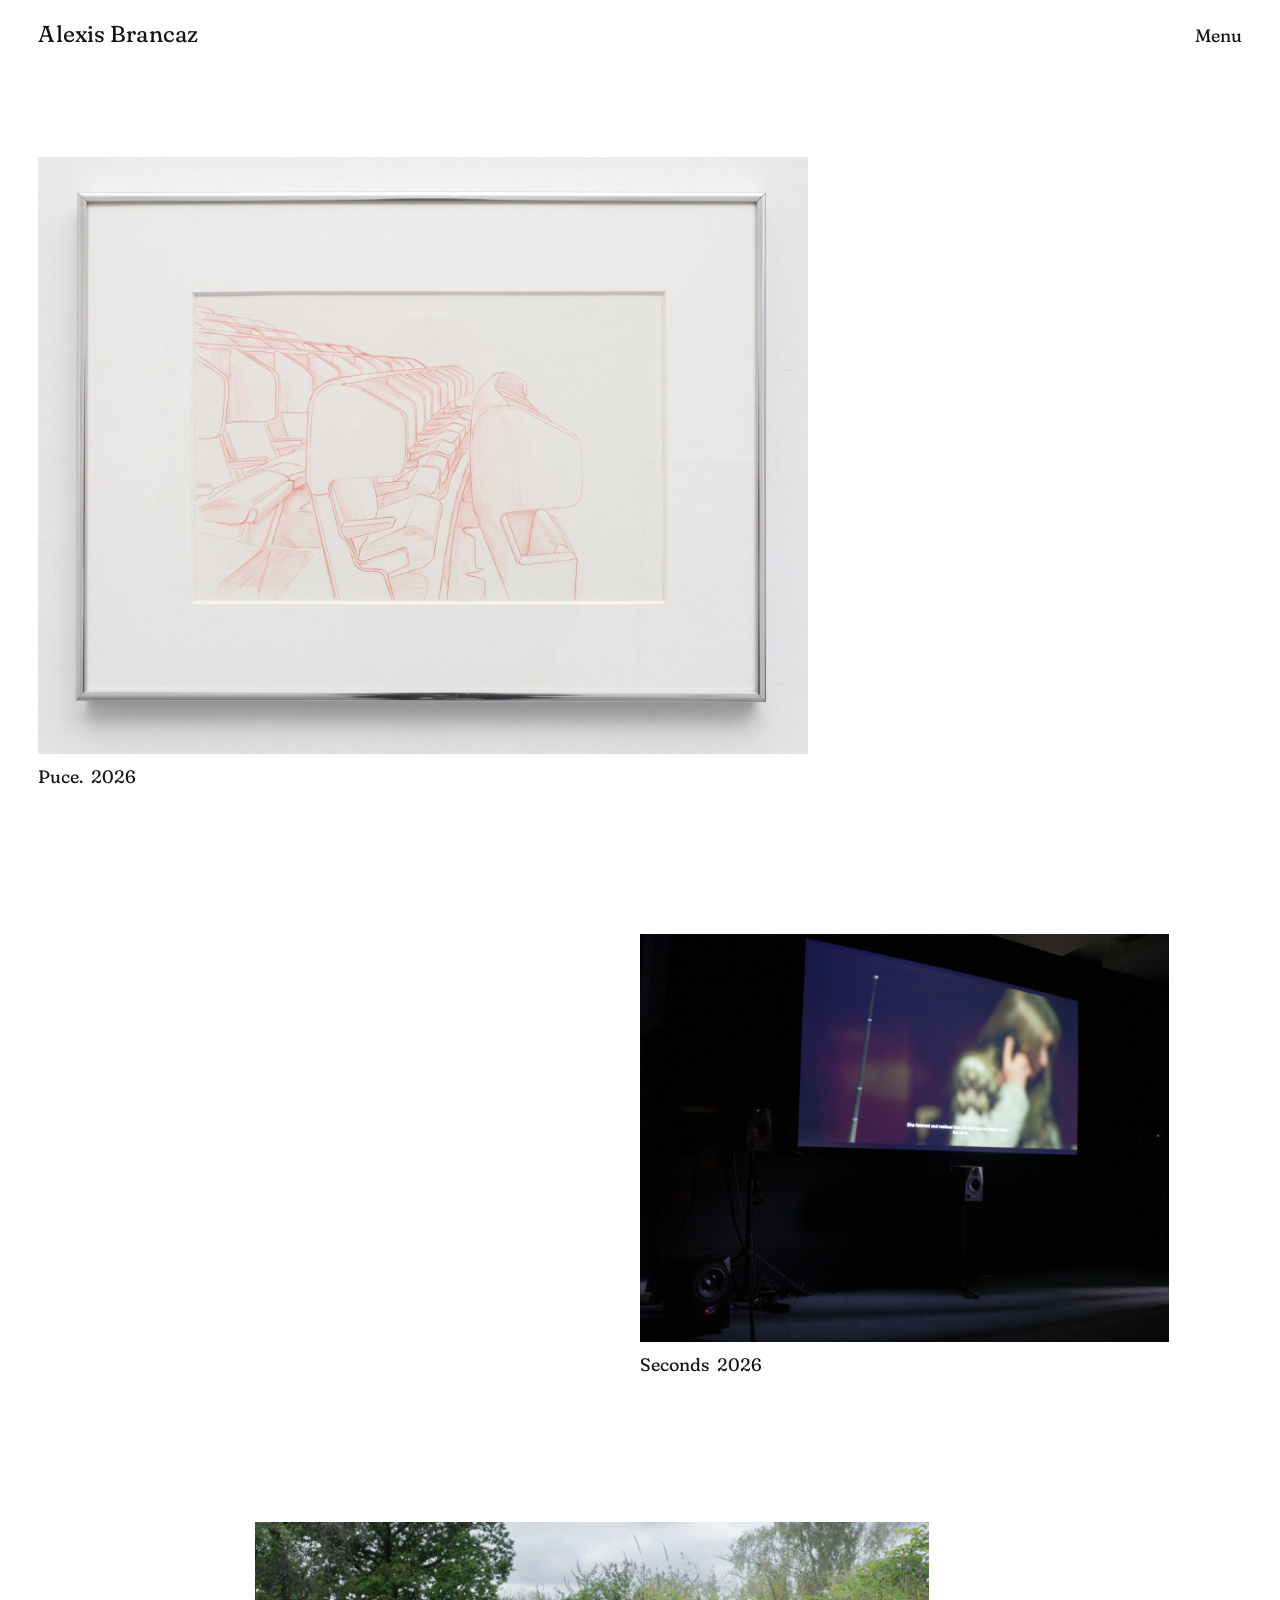
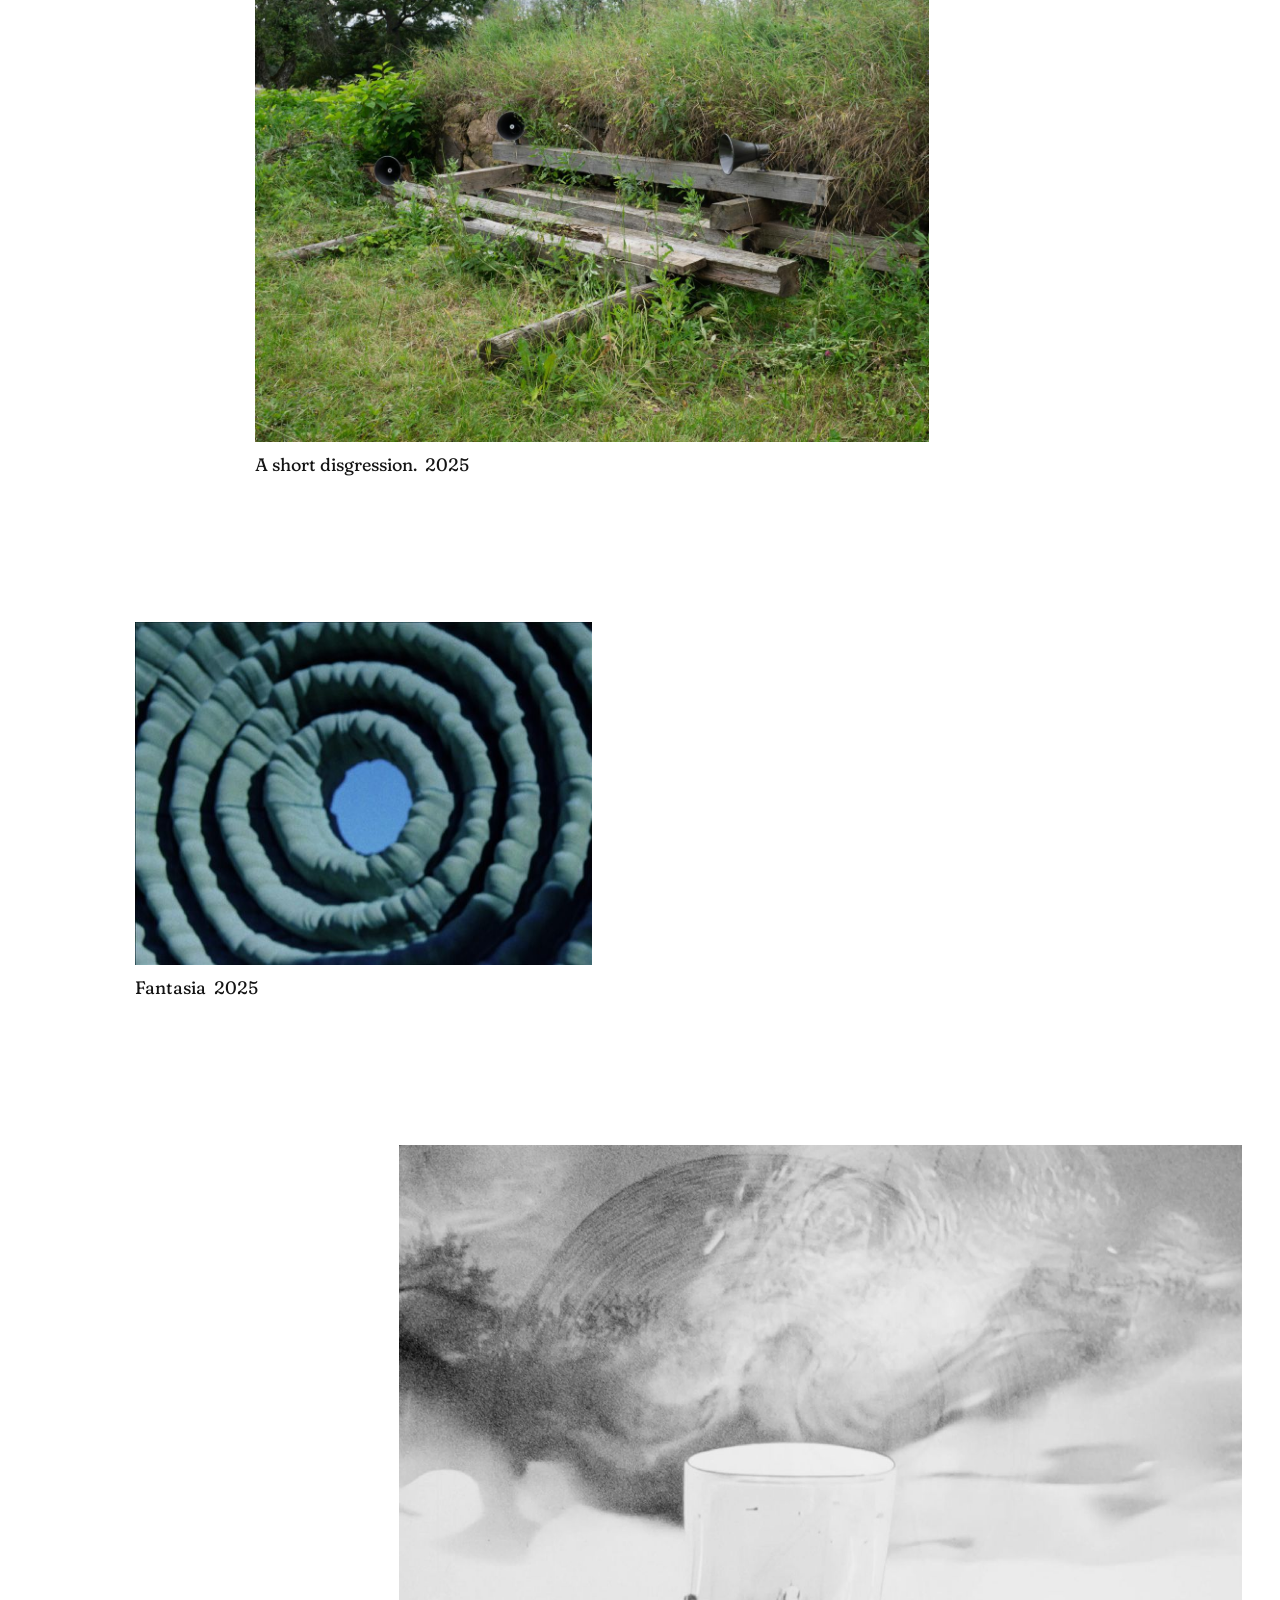
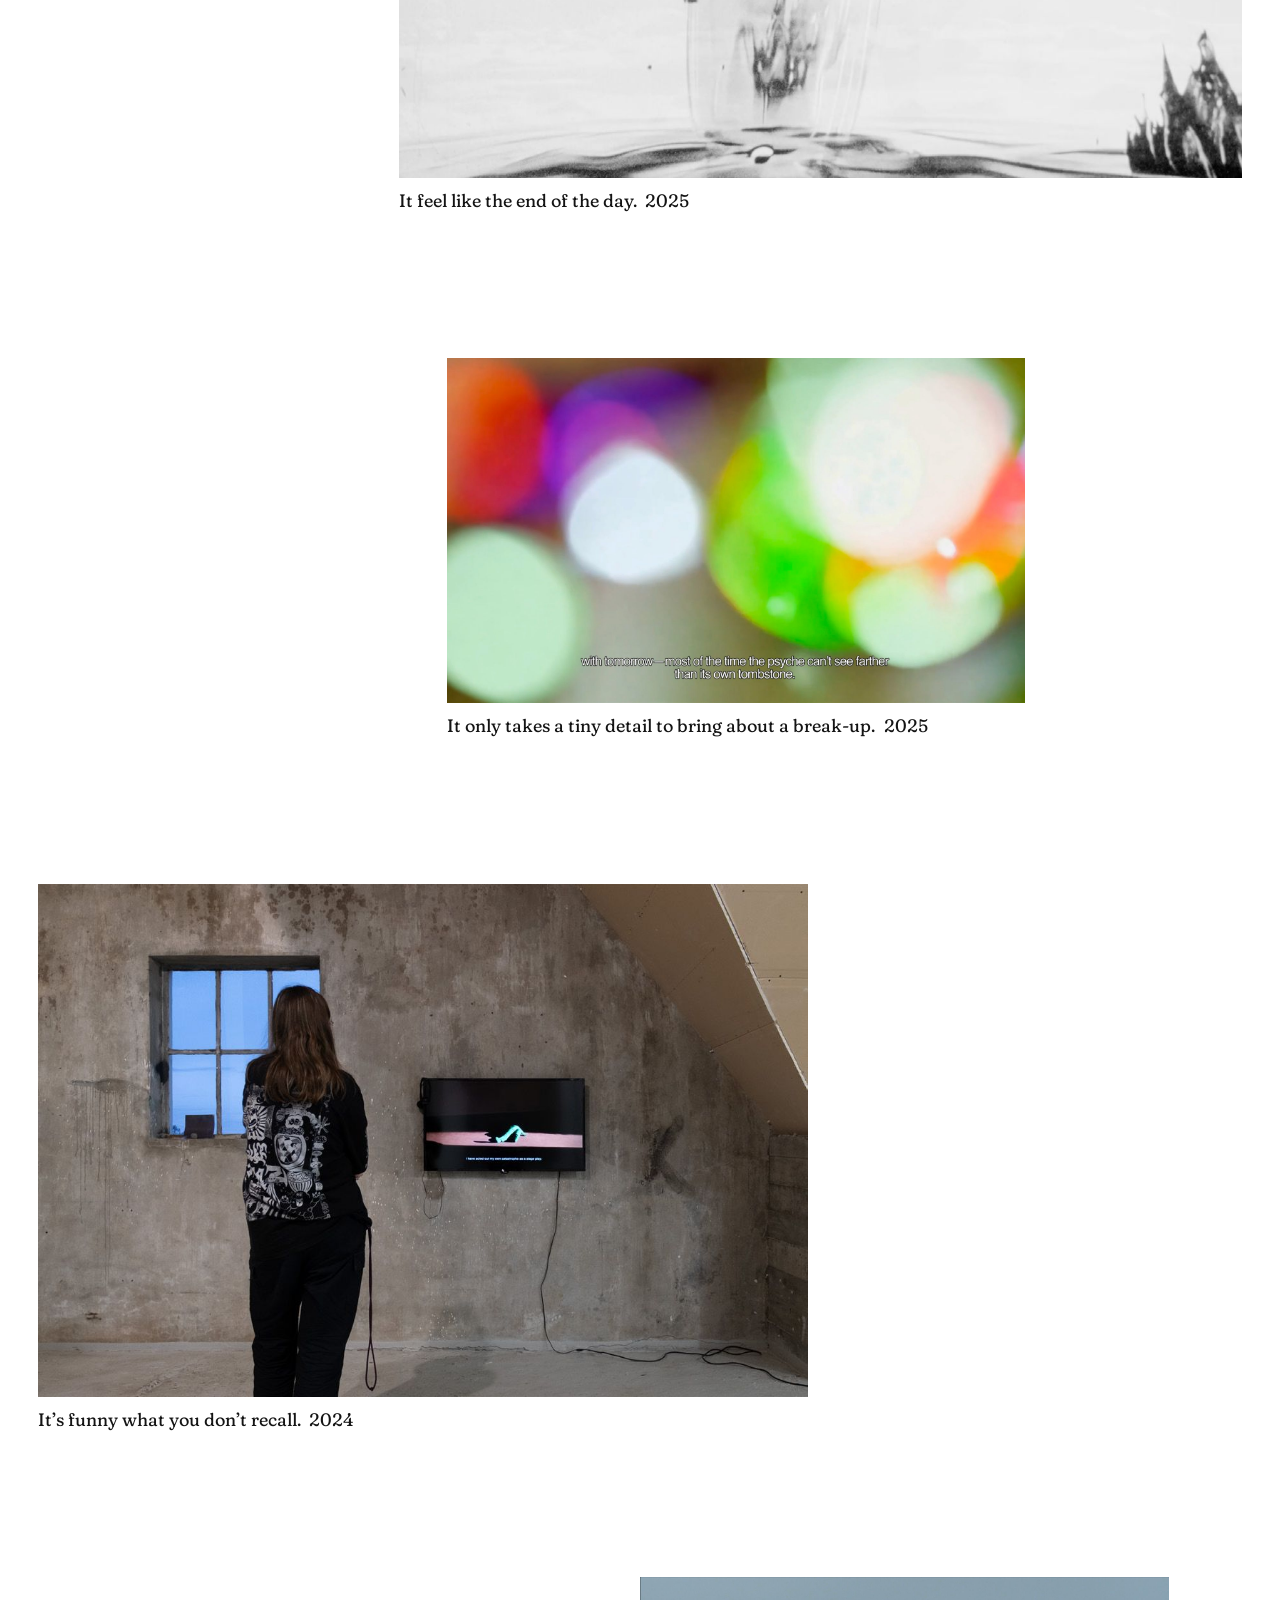
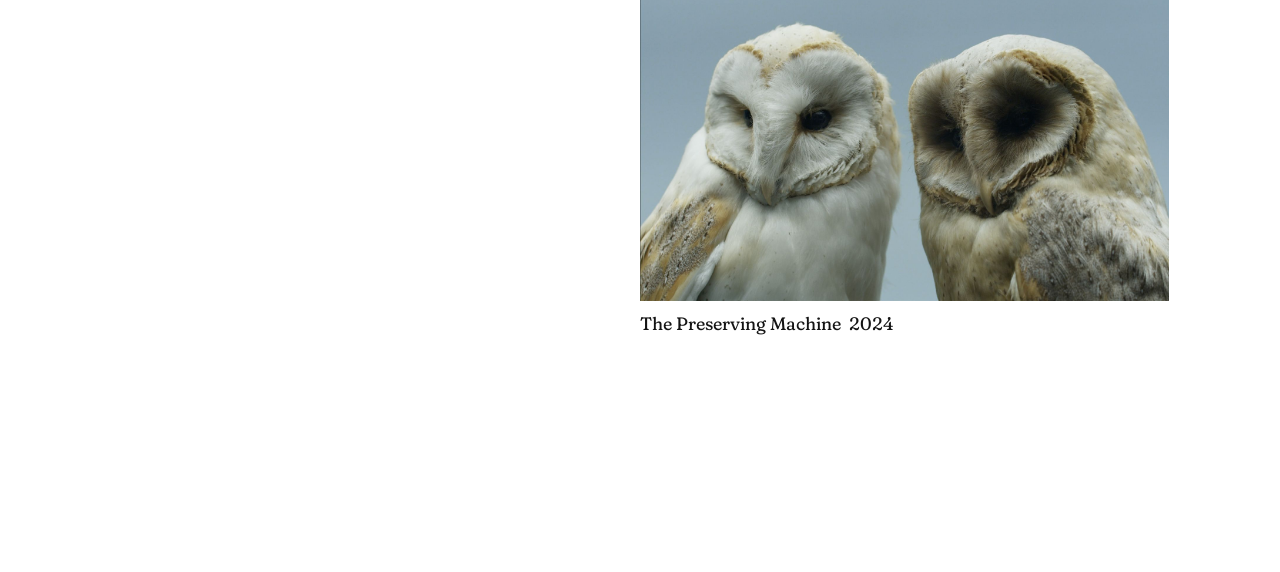
==== index.html @ 81006929 "Update portfolio: one-line work details, Read more, menu without years, CV and caption updates Co-Au" ====
<!DOCTYPE html>
<html lang="en">
<head>
<meta charset="utf-8">
<meta name="viewport" content="width=device-width, initial-scale=1">
<title>Alexis Brancaz</title>
<meta name="description" content="Alexis Brancaz, French visual artist and filmmaker based in Reykjavík, working across video installation, expanded cinema and film (digital and 16mm).">
<link rel="preconnect" href="https://fonts.googleapis.com">
<link rel="preconnect" href="https://fonts.gstatic.com" crossorigin>
<link href="https://fonts.googleapis.com/css2?family=Fraunces:ital,opsz,wght,SOFT@0,9..144,300..600,0..100;1,9..144,300..600,0..100&display=swap" rel="stylesheet">

<style>
  :root{
    --ink:#141414;
    --mute:#8a8a86;
    --rule:#e6e4df;
    --paper:#ffffff;
    --pencil:#d0473f;      /* the coloured-pencil red from the Puce drawings */
    --gutter:clamp(18px,3vw,40px);
  }
  *{box-sizing:border-box;margin:0;padding:0}
  html{-webkit-text-size-adjust:100%}
  body{
    background:var(--paper);color:var(--ink);
    font-family:"Fraunces",Georgia,serif;
    font-variation-settings:"SOFT" 100;font-optical-sizing:auto;
    font-size:18px;line-height:1.45;
    text-align:justify;text-align-last:left;
    -webkit-font-smoothing:antialiased;
  }
  a{color:inherit;text-decoration:none}
  a:hover{color:var(--pencil)}
  img{display:block;width:100%;height:auto}
  sup{font-size:.62em;vertical-align:.55em;letter-spacing:.02em}

  /* ---------- header ---------- */
  header{
    position:sticky;top:0;z-index:20;
    display:flex;justify-content:space-between;align-items:baseline;
    padding:18px var(--gutter) 14px;
    background:rgba(255,255,255,.94);
    backdrop-filter:blur(6px);-webkit-backdrop-filter:blur(6px);
  }
  .logo{font-size:23px;letter-spacing:.005em}
  .logo span{color:var(--mute)}
  .menu-btn{
    background:none;border:0;font:inherit;font-size:18px;color:inherit;cursor:pointer;
    padding:4px 0;
  }
  .menu-btn:hover{color:var(--pencil)}

  /* ---------- menu ---------- */
  .menu{
    position:fixed;inset:0;z-index:30;background:var(--paper);
    padding:18px var(--gutter) 40px;overflow:auto;
    opacity:0;visibility:hidden;transition:opacity .25s ease,visibility .25s;
  }
  .menu.open{opacity:1;visibility:visible}
  .menu-top{display:flex;justify-content:space-between;align-items:baseline;margin-bottom:9vh}
  .menu ol{list-style:none;columns:1}
  .menu li{font-size:clamp(26px,4.2vw,46px);line-height:1.18}
  .menu li a{display:inline-block}
  .menu li .sl{color:var(--mute);margin-right:.06em}
  .menu .util{margin-top:5vh;display:flex;gap:1.6em;font-size:clamp(22px,3vw,30px)}
  .menu .util a{color:var(--ink)}
  .menu .util a:hover{color:var(--pencil)}
  .menu a.current{color:var(--pencil)}

  /* ---------- index ---------- */
  .intro{
    padding:10vh var(--gutter) 12vh;max-width:760px;
    font-size:clamp(20px,2.1vw,25px);line-height:1.32;
  }
  .intro em{font-style:italic}
  .works{padding:10vh var(--gutter) 10vh}
  .entry{display:block;margin:0 0 16vh}
  /* the hang: entries drift across the page */
  .w-a{width:min(64%,980px);margin-left:0}
  .w-b{width:min(44%,640px);margin-left:auto;margin-right:6%}
  .w-c{width:min(56%,860px);margin-left:18%}
  .w-d{width:min(38%,560px);margin-left:8%}
  .w-e{width:min(70%,1080px);margin-left:auto}
  .w-f{width:min(48%,720px);margin-left:34%}
  .entry figure{position:relative}
  .entry img{background:#f3f2ef}
  .entry .cap{
    display:flex;gap:.45em;align-items:baseline;margin-top:10px;font-size:18px;
  }
  .entry .cap .t{transition:color .2s}
  .entry .cap .y{color:var(--ink)}
  .entry:hover .cap .t{color:var(--pencil)}

  /* ---------- project ---------- */
  .project{padding:6vh var(--gutter) 6vh}
  .p-head{display:flex;flex-wrap:wrap;align-items:baseline;gap:.4em 1em;margin-bottom:4vh}
  .p-head h1{font-weight:400;font-size:clamp(34px,5.4vw,72px);line-height:1.02;letter-spacing:-.01em}
  .p-head .yr{font-size:clamp(20px,2.4vw,30px);color:var(--ink)}
  .hero{margin-bottom:6vh;cursor:zoom-in}
  .hero img{max-height:86vh;width:auto;max-width:100%}
  .p-body{display:grid;grid-template-columns:minmax(220px,1fr) 2.2fr;gap:var(--gutter);align-items:start}
  .meta{position:sticky;top:78px;font-size:16px;line-height:1.45}
  .meta dl{display:grid;gap:12px}
  .meta dt{color:var(--mute);font-size:14px;letter-spacing:.04em;text-transform:lowercase}
  .meta dd ol{list-style:none;display:grid;gap:6px}
  .meta .line{color:var(--ink);text-align:left}
  .text.clamped{max-height:9em;overflow:hidden;
    -webkit-mask-image:linear-gradient(to bottom,#000 45%,transparent);mask-image:linear-gradient(to bottom,#000 45%,transparent)}
  .more-btn{display:inline-block;margin-top:10px;background:none;border:0;padding:0 0 1px;font:inherit;font-size:17px;color:var(--ink);border-bottom:1px solid currentColor;cursor:pointer}
  .more-btn:hover{color:var(--pencil)}
  .meta .watch{display:inline-block;margin-top:18px;border-bottom:1px solid currentColor;padding-bottom:1px}
  .text{max-width:640px;font-size:clamp(18px,1.45vw,20px);line-height:1.5}
  .text p+p{margin-top:1em}
  .text blockquote{font-style:italic;margin:0 0 1em}
  .gallery{margin-top:7vh;display:grid;gap:12px}
  .gallery figure{cursor:zoom-in}
  .g1{grid-template-columns:1fr}
  .g2{grid-template-columns:1fr 1fr}
  .g3{grid-template-columns:1fr 1fr 1fr}
  .gallery figcaption{font-size:14px;color:var(--mute);margin-top:6px}
  .pn{
    display:flex;justify-content:space-between;gap:2em;margin-top:14vh;font-size:18px;
  }
  .pn a .sl{color:var(--mute)}
  .pn .lab{display:block;font-size:13px;color:var(--mute);letter-spacing:.05em;text-transform:lowercase}
  .pn .nx{text-align:right;margin-left:auto}

  /* ---------- cv / contact ---------- */
  .page{padding:8vh var(--gutter) 8vh;display:grid;grid-template-columns:minmax(200px,1fr) 2.2fr;gap:var(--gutter)}
  .page h1{font-weight:400;font-size:clamp(34px,5.4vw,72px);line-height:1}
  .page .lede{font-size:clamp(20px,2vw,24px);line-height:1.36;max-width:720px;margin-bottom:8vh}
  .cv-head{margin-bottom:7vh;font-size:20px;line-height:1.4}
  .cv section{margin-bottom:6vh}
  .cv h2{font-weight:400;font-size:14px;letter-spacing:.06em;text-transform:lowercase;color:var(--mute);margin-bottom:12px}
  .cv ul{list-style:none;display:grid;gap:8px;max-width:820px}
  .cv li{display:grid;grid-template-columns:6.4em 1fr;gap:1em}
  .cv li .d{color:var(--mute)}
  .cv li i{font-style:italic}
  .contact-list{display:grid;gap:4vh;font-size:clamp(22px,2.6vw,32px);line-height:1.2}
  .contact-list small{display:block;font-size:14px;letter-spacing:.06em;text-transform:lowercase;color:var(--mute);margin-bottom:6px}
  .copy-btn{font:inherit;font-size:15px;background:none;border:1px solid var(--rule);padding:3px 10px;margin-left:.6em;cursor:pointer;color:var(--mute);vertical-align:middle}
  .copy-btn:hover{color:var(--pencil);border-color:var(--pencil)}

  footer{
    padding:20px var(--gutter) 26px;display:flex;justify-content:space-between;gap:1em;flex-wrap:wrap;
    font-size:15px;color:var(--mute);
  }

  /* ---------- lightbox ---------- */
  .lb{position:fixed;inset:0;z-index:50;background:#fff;display:none;align-items:center;justify-content:center;padding:56px 70px}
  .lb.open{display:flex}
  .lb img{max-width:100%;max-height:100%;width:auto;height:auto;object-fit:contain}
  .lb button{position:absolute;background:none;border:0;font:inherit;font-size:18px;cursor:pointer;color:var(--ink);padding:10px}
  .lb button:hover{color:var(--pencil)}
  .lb .x{top:12px;right:var(--gutter)}
  .lb .pv{left:12px;top:50%;transform:translateY(-50%)}
  .lb .nv{right:12px;top:50%;transform:translateY(-50%)}
  .lb .ct{position:absolute;bottom:16px;left:0;right:0;text-align:center;font-size:14px;color:var(--mute)}

  .view{animation:fade .45s ease both}
  @keyframes fade{from{opacity:0}to{opacity:1}}

  @media (max-width:820px){
    body{font-size:17px}
    .w-a,.w-b,.w-c,.w-d,.w-e,.w-f{width:100%;margin-left:0;margin-right:0}
    .w-b,.w-d{width:78%}
    .w-b{margin-left:auto}
    .entry{margin-bottom:11vh}
    .p-body,.page{grid-template-columns:1fr}
    .meta{position:static}
    .g3{grid-template-columns:1fr 1fr}
    .lb{padding:50px 12px}
    .lb .pv,.lb .nv{top:auto;bottom:6px;transform:none}
  }
  @media (prefers-reduced-motion:reduce){.view{animation:none}.menu{transition:none}}
</style>
</head>
<body>

<header>
  <a class="logo" href="#">Alexis Brancaz</a>
  <button class="menu-btn" id="openMenu" aria-expanded="false" aria-controls="menu">Menu</button>
</header>

<nav class="menu" id="menu" aria-label="Works">
  <div class="menu-top">
    <a class="logo" href="#">Alexis Brancaz</a>
    <button class="menu-btn" id="closeMenu">Close</button>
  </div>
  <ol id="menuList"></ol>
  <div class="util"><a href="#images">images</a><a href="#cv">cv</a><a href="#contact">contact</a></div>
</nav>

<main id="app"></main>


<div class="lb" id="lb" role="dialog" aria-modal="true" aria-label="Image viewer">
  <button class="x" id="lbX">Close</button>
  <button class="pv" id="lbP" aria-label="Previous image">←</button>
  <img id="lbImg" alt="">
  <button class="nv" id="lbN" aria-label="Next image">→</button>
  <div class="ct" id="lbC"></div>
</div>

<script>
/* ============ CONTENT ============ */
const WORKS = [
  {
    id:"puce", title:"Puce.", year:2026, kind:"Solo exhibition, drawings",
    cover:"puce-2", w:"w-a",
    line:"Three drawings, coloured pencil on paper, aluminium frames.",
    text:[],
    hero:"puce-2",
    galleries:[ {cols:2, imgs:["puce-1","puce-3"], caps:["<i>Manufacture, Variations 2</i>, coloured pencil on paper, aluminium frame, 50 × 71 cm.","<i>Manufacture, Variations 1</i>, coloured pencil on paper, aluminium frame, 51 × 72 cm."]} ],
    heroCap:"<i>Stage 1</i>, coloured pencil on paper, aluminium frame, 37 × 52 cm. View from the show <i>Puce.</i>, Á milli, Reykjavík, 2026."
  },
  {
    id:"seconds", title:"Seconds", year:2026, kind:"Film, 13′42″",
    cover:"seconds-1", w:"w-b",
    line:"4K film, colour, sound, 13′42″.",
    link:{href:"https://vimeo.com/1236850468", label:"Watch the video"},
    text:[
      "Inspired by Don DeLillo’s novel <i>Zero K</i>, which imagines a remote facility devoted to cryonics (the science of freezing the newly dead against the day when cures exist for whatever brought about their end), <i>Seconds</i> (2026) is narrated by an unnamed third voice. It tells of the passing of Kristin, who has joined a compound in which patients suspend their biological time in cryonic preservation capsules: a process that restores and maintains their physical forms but seemingly erodes their consciousness. Meanwhile, the visuals are reminiscent of a day from the past.",
      "The plot engages and subverts Teilhard de Chardin’s idea of an evolution ‘ever upward toward greater consciousness and greater love’, culminating in the Omega Point, a transcendent union ‘with all those who, from every direction, have made the same ascent. For everything that rises must converge.’ Unable, by the same token, to embrace this ostensibly scientific version of religion’s perennial vision, the narrator refuses to countenance the dream and characterises it, from the outset, in bitterly sceptical terms. Viewing cryonics as dubious science, the film depicts it as a kind of ultimate bait-and-switch: a pod that turns out to be just a coffin after all. Will one’s ‘second life’ commence in the cryonic pod, or when one thaws out?",
      "<i>Seconds</i> undercuts the cryonic premise, characterised as science awash in irrepressible fantasy, and anatomises the yearning of the twenty-first century: the desire for immortality that cloaks a death wish like a tampon in a banana peel.",
      "Overall, <i>Seconds</i> reflects on the idea of artificially extended life and attempts to imagine a shifted relationship to mortality, to the experience and temporality of ‘life’. It responds to the real and imminent possibility that life, under contemporary technological conditions, need no longer be bounded by death, but might extend indefinitely, in ways currently difficult to imagine."
    ],
    hero:"seconds-1",
    heroCap:"View from the graduation exhibition, MA, HFBK Hamburg, 2026.",
    galleries:[ {cols:2, imgs:["seconds-2","seconds-3","seconds-4","seconds-5","seconds-6","seconds-7","seconds-8","seconds-9"], label:"Stills"} ]
  },
  {
    id:"a-short-disgression", title:"A short disgression.", year:2025, kind:"Sound installation",
    cover:"digression-1", w:"w-c",
    line:"Sound installation, wood, horn speakers, 30 min, 4 × 2 × 1 m.",
    text:[
      "<i>A short disgression</i> (2025) is a sound installation that imagines an inner monologue: self-generated, possibly nonstop, spoken in a single low tone by a third-person voice. “Everything we do is an appearance,” the voice states. “It’s all layers. You put on, you take off.” <i>Disgression</i> is littered with unfulfilled wants: denied conclusions, thwarted desires, unresolved mysteries, gnomic statements. It plays with the sense of things and their definitions, such as ‘define, irrational: not based on reason or clear thinking.’",
      "We are always more confident in our reasoning than we should be. Overconfidence, expert and general alike, is one of our most common illusions. Consider ideology: a necessary tool for sorting the massive influx of information. Could ideology itself be a cognitive illusion, a necessary fiction? Yes. We must create and employ an ideology to function, and we do that work through thinking prone to systemic (even factual) errors."
    ],
    hero:"digression-1",
    heroCap:"View from the group exhibition <i>I will show you a toad tonight.</i>, Savvala, Latvia, 2025.",
    galleries:[ {cols:2, imgs:["digression-2","digression-3"]} ]
  },
  {
    id:"fantasia", title:"Fantasia", year:2025, kind:"16mm film, 7′",
    cover:"fantasia-10", w:"w-d",
    line:"16mm film, colour, sound, 7′.",
    text:[
      "<blockquote>“It is one of the peculiarities of the imagination that it is always at the end of an era.” (Wallace Stevens)</blockquote>",
      "Describing “experienced time” as three-dimensional snapshots, Julian Barbour notes that a movie could easily be assembled from their linear configuration, because evidence for time’s duration is held in their particulars; many contain memories of other snapshots. The brain in any instant contains several stills of a movie, corresponding to different positions of objects we think we see moving, and it is this collection of stills, all present in one Now, that stands in psychophysical parallel with the motion we actually see. Time’s arrow does not connect a line of instants; it exists simultaneously in each Now, and material things are simply parts of Nows, our memories pictures of other Nows within this Now, like snapshots in an album. Each Now is a world unto itself, yet these richly structured Nows “know” about one another because they literally contain one another in essential respects.",
      "In the desert, one never knows what day it is: if a minute has passed, or an hour. Uncertainty reigns; stillness reigns. <i>Fantasia</i> is about memory seen through geology and cosmology, and the way the past is constantly with us, shaped above all by the desert’s spacetime suspension. What Barbour calls “special Nows,” or “time capsules” (fixed patterns that create the appearance of motion, change, or history) allow us to see perfect stillness as the reality behind the turbulence we experience. All geological formations, rock strata in particular, constitute a record of deep, epochal time and are time capsules par excellence. The human body and brain can also be considered time capsules, and in this quantum understanding of temporality, the phenomenon of the specious present, as well as the actual seeing of motion, is embedded in the structure of such individual Nows.",
      "In <i>Fantasia</i> the rocks are the starting point of the human, and the end."
    ],
    hero:"fantasia-8",
    heroCap:"Still.",
    galleries:[ {cols:3, imgs:["fantasia-1","fantasia-10","fantasia-2","fantasia-3","fantasia-4","fantasia-5","fantasia-6","fantasia-7","fantasia-9"], label:"Stills"} ]
  },
  {
    id:"end-of-the-day", title:"It feel like the end of the day.", year:2025, kind:"Expanded cinema, 16mm loop",
    cover:"end-of-day-1", w:"w-e",
    line:"16mm loop installation, projector, looper, speakers, screen, 5′.",
    link:{href:"https://vimeo.com/1064017821", label:"Watch the video"},
    text:[
      "Movement in cinema, whether analog or digital, is created by the interplay of stillness and transition: a series of static frames that, when projected in sequence, come alive with motion. <i>It feel like the end of the day.</i> explores this process as a prism through which we can examine our world, one defined by perpetual change and fleeting spectacle. The film takes this idea and pushes it further, blending the abstraction of AI-generated animation with the material imperfection of 16mm film."
    ],
    hero:"end-of-day-1",
    heroCap:"Still.",
    galleries:[ {cols:2, imgs:["end-of-day-3","end-of-day-2"], caps:["View from the Annual Exhibition 2025, HFBK.",""]} ]
  },
  {
    id:"a-tiny-detail", title:"It only takes a tiny detail to bring about a break-up.", year:2025, kind:"Video, 3′55″",
    cover:"tiny-detail-1", w:"w-f",
    line:"Video, colour, sound, 3′55″.",
    link:{href:"https://youtu.be/7th_0BCnsgY", label:"Watch the video"},
    text:[
      "<i>It only takes a tiny detail to bring about a break-up.</i> is a work about the slow catastrophe of consciousness: the grinding, Sunday-heavy weight of existing in a species that has already outlived its own purpose. Assembled from fragments of DeLillo, Baudrillard and Ballard, the narration does not so much speak as accumulate: a voice depositing sediment, looping back, trailing off, always arriving at the same impassable threshold.",
      "Where the earlier work in the series circled memory and image, this one descends further, into entropy, into ennui as biological condition, into the suspicion that evolution has already crested and we are simply coasting the long slope down. The text does not mourn this. It observes it, with the flat affect of something that has been running for a thousand million years and is beginning, quietly, to want to stop.",
      "The work is concerned with waiting as structure: the waiting inside events, the waiting after them, the way time pools and stagnates rather than passes. Sleep as pseudodeath. History on automatic pilot, disembodied, circling. What holds the work together is precisely what it describes: a thread, a detail, the infinitesimal crack through which everything eventually disappears."
    ],
    hero:"tiny-detail-1",
    heroCap:"Still.",
    galleries:[ {cols:3, imgs:["tiny-detail-2","tiny-detail-3","tiny-detail-4"], label:"View from <i>Anamnesis</i>, duo exhibition with Eetu Vekki, Gallery 21, Hamburg, 2025."} ]
  },
  {
    id:"funny-what-you-dont-recall", title:"It’s funny what you don’t recall.", year:2024, kind:"Video, 3′55″",
    cover:"funny-recall-1", w:"w-a",
    line:"Video, colour, sound, 3′55″.",
    link:{href:"https://youtu.be/yzV0nPuT5Ho", label:"Watch the video"},
    text:[
      "<i>It’s Funny What You Don’t Recall</i> is a meditation on the failure of memory in an era of total image saturation. Drawing on Baudrillardian frameworks of simulation and the immanence of desire in the image, the work stages a kind of ghost in the machine, narrated by a consciousness that is no longer entirely its own, circling the impossibility of lived experience in a world that has already been replaced by its representation.",
      "The work operates as both confession and inventory: a voice that compiles, memorises and archives in a desperate loop against death and disappearance, only to find that the act of recording accelerates the very forgetting it resists. What emerges is not nostalgia but something stranger: a nostalgia for the future, for a present that dissolved before it could be inhabited.",
      "Made using AI-generated visuals, the piece folds its own methodology into its argument. The images are not illustrations of a text; they are evidence of the condition the text describes: hyperreal, weightless, convincing, and somehow already gone. The result is a work that performs its own catastrophe rather than representing it: an open parenthesis, a feedback loop, an ending that has been running since the beginning.",
      "<i>It’s Funny What You Don’t Recall</i> is the inaugural work in an ongoing series examining what it means to narrate a present moving too fast to hold."
    ],
    hero:"funny-recall-1",
    heroCap:"View from the open space, SÍM Barn exhibition hall, Korpúlfsstaðir, 2024.",
    galleries:[ {cols:2, imgs:["funny-recall-2","funny-recall-3"], caps:["View from <i>Fragile Passivity</i>, ICAT, 2025.","Still."]} ]
  },
  {
    id:"the-preserving-machine", title:"The Preserving Machine", year:2024, kind:"Two-channel video installation, 11′",
    cover:"preserving-machine-1", w:"w-b",
    line:"Two-channel video installation, colour, sound, 11′.",
    link:{href:"https://youtu.be/yJDNX3Xpijg", label:"Watch the video"},
    text:[
      "<i>The Preserving Machine</i> takes its title from Philip K. Dick’s 1953 short story, in which an inventor builds a device that converts musical compositions into living animals, only for those creatures, once released into the wild, to mutate beyond recognition. Departing from Dick’s premise, the work meditates on forms of suspended and simulated life: artificial intelligence, cryogenically frozen bodies, counterfeit ecologies, and the strange afterlives of preserved things.",
      "Through a montage of footage and voice-over, the viewer is led through a darkened gallery of cabinets, specimens and obsolete machinery: a kind of museum of failed permanence. Cast-off skins shimmer under spotlights, ancient mirrors no longer reflect, and half-living bodies stand idle, their workings fused by rust. Plaster wings encrusted with garnets recall Dick’s mutated birds; a fluid colossus secreting crimson foam echoes the alien ocean of Lem’s <i>Solaris</i>. Time loops, slows, and finally stalls. The viewer drifts between archaeology and prophecy, between the organic and the engineered, until their own body, by the end, is described as that of a ghost.",
      "Conceived as a two-channel video installation, the work has also been presented in a single-channel version at film festivals. It speaks to a hybrid threshold in contemporary life, a moment caught between the natural and the artificial, no longer quite either, where preservation itself has become a haunted gesture."
    ],
    hero:"preserving-machine-1",
    heroCap:"Still.",
    galleries:[ {cols:3, imgs:["preserving-machine-2","preserving-machine-4","preserving-machine-3"], caps:["View from the Annual Exhibition 2024, HFBK.","View from HFBK.","View from <i>compose–decompose</i>, EKA Gallery, 2025."]} ]
  }
];

const CV = {
  sections:[
    ["education",[
      ["2026","(September) Mountain School of Arts (MSA^), Los Angeles, US"],
      ["2023–2026","MFA Time-Based Media, class of Angela Bulloch, HFBK Hamburg, DE"],
      ["2021–2022","Iceland University of the Arts, Reykjavík, IS"],
      ["2020","Erasmus exchange, Iceland University of the Arts, Reykjavík, IS"],
      ["2018–2021","BFA In Situ, Royal Academy of Fine Arts, Antwerp, BE"],
      ["2017–2018","Preparatory year, Les Arcades, Issy-les-Moulineaux, FR"]
    ]],
    ["awards and grants",[
      ["2025","Master’s graduation grant (Examensförderung)"],
      ["2024","Project grant, Freundeskreis der HFBK"]
    ]],
    ["workshops and residencies",[
      ["2028","(upcoming) May–June, Skaftfell Art Center, IS"],
      ["2025","March, CPH:DOX Academy+, Art Hybrid II, DK"],
      ["2024","September, SÍM Residency, IS"],
      ["","March, CPH:DOX Academy+, led by Tinne Zenner, DK"],
      ["2023","August, Savvala Residency, LV"],
      ["2022","July, DAMA_Future workshop, Narva Art Residency, EE"],
      ["","April, KUNO_Ghosthology VI workshop, Vilnius Academy of Arts, LT"]
    ]],
    ["solo exhibition",[
      ["2026","August, <i>PUCE</i>, Á milli, Reykjavík, IS"]
    ]],
    ["selected group exhibitions",[
      ["2027","(upcoming) September, Sender, duo exhibition with Julia Koch, Hamburg, DE"],
      ["2026","(upcoming) December, <i>Death</i>, Galerie Gruppe Motto, Hamburg, DE"],
      ["2025","October, <i>Becoming: Composing vs. Decomposing</i>, EKA Gallery, Tallinn, EE"],
      ["","September–December, Savvala, 6th season, LV"],
      ["","April, <i>Anamnesis</i>, duo exhibition with Eetu Vekki, Galerie 21, Vorwerk-Stift, Hamburg, DE"],
      ["","February, HFBK Rundgang, Hamburg, DE"],
      ["","February, <i>Fragile Uncertainty</i>, curated by Nadja Quante, ICAT 01-HFBK, Hamburg, DE"],
      ["2024","October, <i>The Elephant In The Room, In The Room The Elephant.</i>, ICAT HFBK, Hamburg, DE"],
      ["","SÍM, Korpúlfsstaðir, Reykjavík, IS"],
      ["","HFBK Rundgang, Hamburg, DE"],
      ["","<i>Passage</i>, Deichtorhallen – Sammlung Falckenberg, Hamburg, DE"],
      ["2022","<i>Aðgát skal höfð / Tread Carefully</i>, Einar Jónsson Sculpture Museum, Reykjavík, IS"],
      ["","<i>The Water Beneath</i>, The Factory, Djúpavík, IS"],
      ["","<i>The Now The End</i>, curated by COUNCIL+, Gallery Garden AEDEN, Berlin, DE"],
      ["2021","Kunst op de Campus, Drie Eiken Campus, University of Antwerp, BE"],
      ["","<i>Come Closer</i>, h-<span></span>-s gallery, Antwerp, BE"],
      ["","<i>Oh my sun, I forgot to recharge myself as I was charging my phone</i>, h-<span></span>-s gallery, Antwerp, BE"],
      ["","Hallen #2, Berlin, DE"],
      ["","<i>Concrete/Steypa</i>, Hjalteyri, IS"],
      ["2020","Second-year exhibition, Korpúlfsstaðir, Reykjavík, IS"],
      ["2019","<i>The Behaviour of the Cloud</i>, curated by Nicolás Lamas, Wintergarden, Antwerp, BE"],
      ["","Kunst op de Campus, Drie Eiken Campus, University of Antwerp, BE"],
      ["","Northern Light Parade, Antwerp, BE"]
    ]],
    ["screenings",[
      ["2024","<i>It’s Funny What You Don’t Recall.</i>, Artefact AI Film Festival, with MK2"],
      ["","<i>The Preserving Machine</i>, Fol Film Festival, Paris, FR"],
      ["","<i>The Preserving Machine</i>, Video Club Festival, Echoes of Decay, Amsterdam, NL"]
    ]]
  ]
};

const EMAIL = "brancazalexis@gmail.com";

/* ============ HELPERS ============ */
const SUP = {"0":"⁰","1":"¹","2":"²","3":"³","4":"⁴","5":"⁵","6":"⁶","7":"⁷","8":"⁸","9":"⁹"};
const sup = y => String(y);
const src = k => `img/${k}.jpg`;
const strip = s => s.replace(/<[^>]+>/g,"");
const app = document.getElementById("app");
let lbList = [], lbIdx = 0;

function fig(k, cap, alt, eager){
  return `<figure data-lb="${k}"><img src="${src(k)}" alt="${strip(alt||cap||"")}" ${eager?'fetchpriority="high"':'loading="lazy"'} decoding="async">${cap?`<figcaption>${cap}</figcaption>`:""}</figure>`;
}

/* ============ VIEWS ============ */
function renderMenu(cur){
  document.getElementById("menuList").innerHTML = WORKS.map(w =>
    `<li><a href="#${w.id}" class="${w.id===cur?"current":""}">${w.title.toLowerCase()}</a></li>`
  ).join("");
  document.querySelectorAll(".menu .util a").forEach(a=>a.classList.toggle("current", a.getAttribute("href")==="#"+cur));
}

function viewIndex(){
  document.title = "Alexis Brancaz";
  return `<div class="view">
    <section class="works" aria-label="Selected works">
      ${WORKS.map((w,i)=>`
        <a class="entry ${w.w}" href="#${w.id}">
          ${fig(w.cover, "", `${w.title} (${w.year})`, i<2)}
          <div class="cap"><span class="t">${w.title}</span><span class="y">${w.year}</span></div>
        </a>`).join("")}
    </section></div>`;
}

function viewWork(w){
  document.title = `${w.title} | Alexis Brancaz`;
  const i = WORKS.indexOf(w);
  const prev = WORKS[(i-1+WORKS.length)%WORKS.length], next = WORKS[(i+1)%WORKS.length];
  const gals = (w.galleries||[]).map(g=>`
    <div class="gallery g${g.cols}">
      ${g.imgs.map((k,j)=>fig(k, g.caps?g.caps[j]:"", (g.caps&&g.caps[j])||`${w.title}, ${g.label?strip(g.label):"image"} ${j+1}`)).join("")}
    </div>${g.label?`<p class="gallery-label" style="font-size:14px;color:var(--mute);margin-top:8px">${g.label}</p>`:""}`).join("");
  return `<article class="project view">
    <div class="p-head"><h1>${w.title}</h1><span class="yr">${w.year}</span></div>
    <div class="hero" data-lb="${w.hero}"><img src="${src(w.hero)}" alt="${strip(w.title)}, ${strip(w.heroCap||"")}" fetchpriority="high">
      ${w.heroCap?`<p style="font-size:14px;color:var(--mute);margin-top:8px">${w.heroCap}</p>`:""}</div>
    <div class="p-body">
      <aside class="meta">
        <p class="line">${w.line}</p>
        ${w.link?`<a class="watch" href="${w.link.href}" target="_blank" rel="noopener">${w.link.label} ↗</a>`:""}
      </aside>
      <div>
        ${w.text.length?`<div class="text clamped" id="workText">${w.text.map(p=>p.startsWith("<blockquote")?p:`<p>${p}</p>`).join("")}</div><button class="more-btn" type="button" aria-expanded="false" aria-controls="workText">Read more</button>`:""}
        ${gals}
      </div>
    </div>
    <nav class="pn" aria-label="More works">
      <a href="#${prev.id}"><span class="lab">previous</span>${prev.title}</a>
      <a class="nx" href="#${next.id}"><span class="lab">next</span>${next.title}</a>
    </nav>
  </article>`;
}

function viewCV(){
  document.title = "CV | Alexis Brancaz";
  return `<div class="page view">
    <h1>cv</h1>
    <div class="cv">
      <p class="cv-head"><a href="mailto:${EMAIL}">${EMAIL}</a></p>
      ${CV.sections.map(([h,rows])=>`<section><h2>${h}</h2><ul>${rows.map(([d,t])=>`<li><span class="d">${d}</span><span>${t}</span></li>`).join("")}</ul></section>`).join("")}
    </div></div>`;
}

function viewContact(){
  document.title = "Contact | Alexis Brancaz";
  return `<div class="page view" style="display:block">
    <div class="contact-list"><a href="mailto:${EMAIL}">${EMAIL}</a></div>
  </div>`;
}

/* ============ ROUTER ============ */
function route(){
  const h = decodeURIComponent(location.hash.slice(1));
  const w = WORKS.find(x=>x.id===h);
  const images = h==="images";
  if(!(images && allMode)){
    app.innerHTML = w ? viewWork(w) : h==="cv" ? viewCV() : h==="contact" ? viewContact() : viewIndex();
    window.scrollTo(0,0);
  }
  renderMenu(h);
  closeMenu();
  if(images){
    allMode = true; lbList = ALL_IMAGES.slice(); showLb(0);
  } else {
    allMode = false; lb.classList.remove("open");
    lbList = [...app.querySelectorAll("[data-lb]")].map(el=>el.dataset.lb);
  }
  const wt = document.getElementById("workText");
  if(wt && wt.scrollHeight <= wt.clientHeight + 4){ wt.classList.remove("clamped"); const mb=app.querySelector(".more-btn"); if(mb) mb.remove(); }
  const cb = document.getElementById("copyMail");
  if(cb) cb.addEventListener("click", async ()=>{
    try{ await navigator.clipboard.writeText(EMAIL); cb.textContent="copied"; }
    catch(e){ cb.textContent="select & copy"; }
  });
}

/* ============ MENU ============ */
const menu = document.getElementById("menu"), openBtn = document.getElementById("openMenu");
function closeMenu(){ menu.classList.remove("open"); openBtn.setAttribute("aria-expanded","false"); }
openBtn.addEventListener("click", ()=>{ menu.classList.add("open"); openBtn.setAttribute("aria-expanded","true"); });
document.getElementById("closeMenu").addEventListener("click", closeMenu);
menu.addEventListener("click", e=>{ if(e.target.closest("a")) closeMenu(); });

/* ============ LIGHTBOX (project pages only) ============ */
const lb = document.getElementById("lb"), lbImg = document.getElementById("lbImg"), lbC = document.getElementById("lbC");
/* every image of every work, in menu order: the "images" slideshow */
const ALL_IMAGES = [...new Set(WORKS.flatMap(w=>[w.hero, ...(w.galleries||[]).flatMap(g=>g.imgs)]))];
let allMode = false;
function closeLb(){
  lb.classList.remove("open");
  if(allMode){ allMode=false; location.hash=""; }
}
function showLb(i){ lbIdx=(i+lbList.length)%lbList.length; lbImg.src=src(lbList[lbIdx]); lbC.textContent=`${lbIdx+1} / ${lbList.length}`; lb.classList.add("open");
  [1,-1].forEach(d=>{ const im=new Image(); im.src=src(lbList[(lbIdx+d+lbList.length)%lbList.length]); }); }
app.addEventListener("click", e=>{
  const mb = e.target.closest(".more-btn");
  if(mb){
    const t = document.getElementById("workText"), open = t.classList.contains("clamped");
    t.classList.toggle("clamped", !open); mb.setAttribute("aria-expanded", String(open)); mb.textContent = open ? "Read less" : "Read more";
    if(!open) t.scrollIntoView({block:"nearest"});
    return;
  }
  const f = e.target.closest("[data-lb]");
  if(!f || e.target.closest("a.entry")) return;
  showLb(lbList.indexOf(f.dataset.lb));
});
document.getElementById("lbX").onclick = closeLb;
document.getElementById("lbP").onclick = ()=>showLb(lbIdx-1);
document.getElementById("lbN").onclick = ()=>showLb(lbIdx+1);
lb.addEventListener("click", e=>{ if(e.target===lb) closeLb(); });
document.addEventListener("keydown", e=>{
  if(e.key==="Escape"){ if(lb.classList.contains("open")) closeLb(); closeMenu(); }
  if(!lb.classList.contains("open")) return;
  if(e.key==="ArrowLeft") showLb(lbIdx-1);
  if(e.key==="ArrowRight") showLb(lbIdx+1);
});

window.addEventListener("hashchange", route);
route();
</script>
</body>
</html>
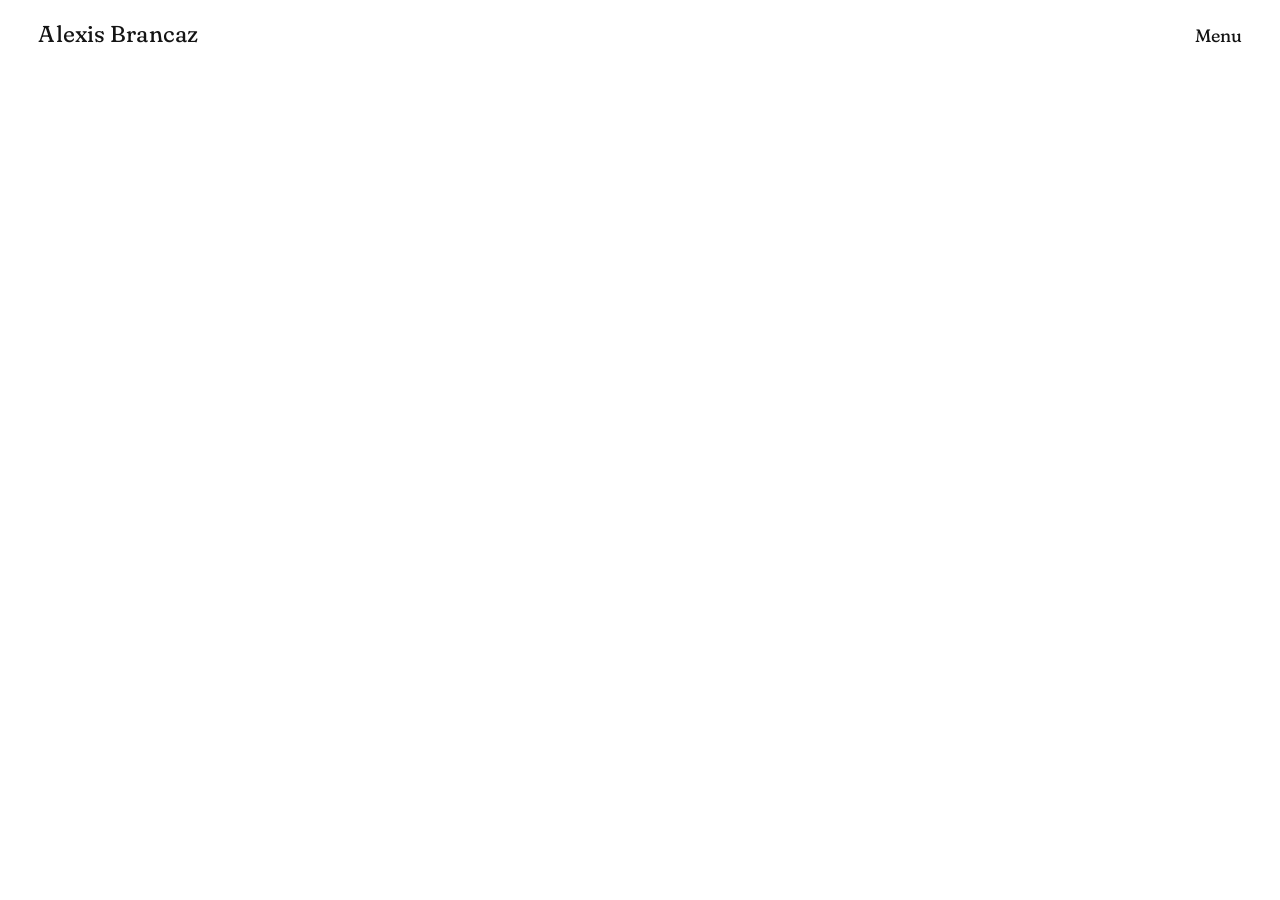
==== commit fea624d0: "Update portfolio: exhibition sections, new stills, smaller titles, empty home page Co-Authored-By: C" ====
--- a/index.html
+++ b/index.html
@@ -93,8 +93,8 @@
   /* ---------- project ---------- */
   .project{padding:6vh var(--gutter) 6vh}
   .p-head{display:flex;flex-wrap:wrap;align-items:baseline;gap:.4em 1em;margin-bottom:4vh}
-  .p-head h1{font-weight:400;font-size:clamp(34px,5.4vw,72px);line-height:1.02;letter-spacing:-.01em}
-  .p-head .yr{font-size:clamp(20px,2.4vw,30px);color:var(--ink)}
+  .p-head h1{font-weight:400;font-size:clamp(24px,2.6vw,34px);line-height:1.15;letter-spacing:0;text-align:left}
+  .p-head .yr{font-size:clamp(24px,2.6vw,34px);color:var(--ink)}
   .hero{margin-bottom:6vh;cursor:zoom-in}
   .hero img{max-height:86vh;width:auto;max-width:100%}
   .p-body{display:grid;grid-template-columns:minmax(220px,1fr) 2.2fr;gap:var(--gutter);align-items:start}
@@ -117,6 +117,13 @@
   .g2{grid-template-columns:1fr 1fr}
   .g3{grid-template-columns:1fr 1fr 1fr}
   .gallery figcaption{font-size:14px;color:var(--mute);margin-top:6px}
+  .exhibit{max-width:640px;margin-top:12vh;font-size:clamp(17px,1.3vw,19px);line-height:1.5}
+  .exhibit h2{font-weight:400;font-size:clamp(22px,2vw,28px);margin-bottom:6px}
+  .exhibit .ex-line{margin-bottom:1em;text-align:left}
+  .exhibit p+p{margin-top:.8em}
+  .exhibit p a{border-bottom:1px solid currentColor}
+  .exhibit .ex-links{display:flex;flex-wrap:wrap;gap:.6em 1.6em;margin-top:1.4em;text-align:left}
+  .exhibit .ex-links a{border-bottom:1px solid currentColor;padding-bottom:1px}
   .pn{
     display:flex;justify-content:space-between;gap:2em;margin-top:14vh;font-size:18px;
   }
@@ -154,7 +161,7 @@
   .lb .x{top:12px;right:var(--gutter)}
   .lb .pv{left:12px;top:50%;transform:translateY(-50%)}
   .lb .nv{right:12px;top:50%;transform:translateY(-50%)}
-  .lb .ct{position:absolute;bottom:16px;left:0;right:0;text-align:center;font-size:14px;color:var(--mute)}
+  .lb .ct{position:absolute;bottom:16px;left:0;right:0;text-align:center;text-align-last:center;font-size:14px;color:var(--mute)}
 
   .view{animation:fade .45s ease both}
   @keyframes fade{from{opacity:0}to{opacity:1}}
@@ -236,6 +243,18 @@
       "<i>A short disgression</i> (2025) is a sound installation that imagines an inner monologue: self-generated, possibly nonstop, spoken in a single low tone by a third-person voice. “Everything we do is an appearance,” the voice states. “It’s all layers. You put on, you take off.” <i>Disgression</i> is littered with unfulfilled wants: denied conclusions, thwarted desires, unresolved mysteries, gnomic statements. It plays with the sense of things and their definitions, such as ‘define, irrational: not based on reason or clear thinking.’",
       "We are always more confident in our reasoning than we should be. Overconfidence, expert and general alike, is one of our most common illusions. Consider ideology: a necessary tool for sorting the massive influx of information. Could ideology itself be a cognitive illusion, a necessary fiction? Yes. We must create and employ an ideology to function, and we do that work through thinking prone to systemic (even factual) errors."
     ],
+    exhibition:{
+      title:"I will show you a toad tonight.",
+      line:"Group exhibition, Cube Nr. 4, Savvaļa, Latvia. Opening 30 August 2025.",
+      text:[
+        "The last exhibition of the season at Savvaļa’s Cube Nr. 4 was made by the artists of a nomadic residency hosted there: sculptures, drawings and a sound installation forming a single work inside and outside the cube, with outdoor sculptures shaped from local soil, plant pigments and fabric. Growing out of a residency on the natural materials of Baltic and Nordic landscapes, shared in making as well as in food, storms and night-time wildlife, the show looked at human presence within nature through slowness, tenderness and transformation. <i>A short disgression.</i> was presented there.",
+        "With Paula Zvane, Viktoria Björk, Kamilė Pikelytė, Enea Toldo, Marta Luna Valpiana, Vilhjálmur Yngvi Hjálmarsson, Eetu Vekki, Albertina Tevajärvi and Pui-Yan Fong. Residency organised by Paula Zvane, Viktoria Björk and Kamilė Pikelytė; Savvaļa was initiated by Andris Eglītis.",
+        "Supported by the State Culture Capital Foundation (VKKF)."
+      ],
+      links:[
+        {href:"https://savvala.lv/en/events", label:"Savvaļa, events"}
+      ]
+    },
     hero:"digression-1",
     heroCap:"View from the group exhibition <i>I will show you a toad tonight.</i>, Savvala, Latvia, 2025.",
     galleries:[ {cols:2, imgs:["digression-2","digression-3"]} ]
@@ -256,15 +275,15 @@
   },
   {
     id:"end-of-the-day", title:"It feel like the end of the day.", year:2025, kind:"Expanded cinema, 16mm loop",
-    cover:"end-of-day-1", w:"w-e",
+    cover:"end-of-day-5", w:"w-e",
     line:"16mm loop installation, projector, looper, speakers, screen, 5′.",
     link:{href:"https://vimeo.com/1064017821", label:"Watch the video"},
     text:[
       "Movement in cinema, whether analog or digital, is created by the interplay of stillness and transition: a series of static frames that, when projected in sequence, come alive with motion. <i>It feel like the end of the day.</i> explores this process as a prism through which we can examine our world, one defined by perpetual change and fleeting spectacle. The film takes this idea and pushes it further, blending the abstraction of AI-generated animation with the material imperfection of 16mm film."
     ],
-    hero:"end-of-day-1",
+    hero:"end-of-day-5",
     heroCap:"Still.",
-    galleries:[ {cols:2, imgs:["end-of-day-3","end-of-day-2"], caps:["View from the Annual Exhibition 2025, HFBK.",""]} ]
+    galleries:[ {cols:3, imgs:["end-of-day-4","end-of-day-3","end-of-day-2"], caps:["Still.","View from the Annual Exhibition 2025, HFBK.",""]} ]
   },
   {
     id:"a-tiny-detail", title:"It only takes a tiny detail to bring about a break-up.", year:2025, kind:"Video, 3′55″",
@@ -282,7 +301,7 @@
   },
   {
     id:"funny-what-you-dont-recall", title:"It’s funny what you don’t recall.", year:2024, kind:"Video, 3′55″",
-    cover:"funny-recall-1", w:"w-a",
+    cover:"funny-recall-4", w:"w-a",
     line:"Video, colour, sound, 3′55″.",
     link:{href:"https://youtu.be/yzV0nPuT5Ho", label:"Watch the video"},
     text:[
@@ -291,9 +310,9 @@
       "Made using AI-generated visuals, the piece folds its own methodology into its argument. The images are not illustrations of a text; they are evidence of the condition the text describes: hyperreal, weightless, convincing, and somehow already gone. The result is a work that performs its own catastrophe rather than representing it: an open parenthesis, a feedback loop, an ending that has been running since the beginning.",
       "<i>It’s Funny What You Don’t Recall</i> is the inaugural work in an ongoing series examining what it means to narrate a present moving too fast to hold."
     ],
-    hero:"funny-recall-1",
-    heroCap:"View from the open space, SÍM Barn exhibition hall, Korpúlfsstaðir, 2024.",
-    galleries:[ {cols:2, imgs:["funny-recall-2","funny-recall-3"], caps:["View from <i>Fragile Passivity</i>, ICAT, 2025.","Still."]} ]
+    hero:"funny-recall-4",
+    heroCap:"Still from the video.",
+    galleries:[ {cols:3, imgs:["funny-recall-1","funny-recall-2","funny-recall-3"], caps:["View from the open space, SÍM Barn exhibition hall, Korpúlfsstaðir, 2024.","View from <i>Fragile Passivity</i>, ICAT, 2025.","Still."]} ]
   },
   {
     id:"the-preserving-machine", title:"The Preserving Machine", year:2024, kind:"Two-channel video installation, 11′",
@@ -305,9 +324,22 @@
       "Through a montage of footage and voice-over, the viewer is led through a darkened gallery of cabinets, specimens and obsolete machinery: a kind of museum of failed permanence. Cast-off skins shimmer under spotlights, ancient mirrors no longer reflect, and half-living bodies stand idle, their workings fused by rust. Plaster wings encrusted with garnets recall Dick’s mutated birds; a fluid colossus secreting crimson foam echoes the alien ocean of Lem’s <i>Solaris</i>. Time loops, slows, and finally stalls. The viewer drifts between archaeology and prophecy, between the organic and the engineered, until their own body, by the end, is described as that of a ghost.",
       "Conceived as a two-channel video installation, the work has also been presented in a single-channel version at film festivals. It speaks to a hybrid threshold in contemporary life, a moment caught between the natural and the artificial, no longer quite either, where preservation itself has become a haunted gesture."
     ],
+    exhibition:{
+      title:"compose◠decompose",
+      line:"Group exhibition, EKA Gallery, Tallinn, 30 October – 30 November 2025. Curated by Inessa Saarits and Victoria Björk.",
+      text:[
+        "Following a cycle of growth, decay and renewal, the exhibition treated composition and decomposition as linked acts rather than opposites, with works attending to overlooked parts of the ecosystem: microorganisms, plant matter, organic systems. <i>The Preserving Machine</i> was shown there as a two-channel installation from a diorama-based series, a speculative passage through a post-human world whose remaining galleries hold traces of humanity’s legacy and future.",
+        "With Albertina Tevajärvi, Alma Bektas, Augustas Lapinskas &amp; Ditiya Ferdous, Freyja Tralla &amp; Kassandra Laur, Janne Schipper &amp; Andreas Andersen, Johanna Rotko, Julie Sjöfn Gasiglia, Kamilė Pikelytė and <a href=\"https://www.paulazvane.com/2025-composedecompose\" target=\"_blank\" rel=\"noopener\">Paula Zvane</a>, whose <i>Fur Creatures</i> (from the series <i>Tactile sensitivity</i>, 2023–2024), steel skeletons covered in soft pelts, hover between animal and plant.",
+        "Supported by EKA Gallery, the Cultural Endowment of Estonia and the Icelandic Visual Arts Fund."
+      ],
+      links:[
+        {href:"https://echogonewrong.com/photo-reportage-from-the-exhibition-compose%E2%97%A0decompose-at-the-eka-gallery/", label:"Photo reportage, Echo Gone Wrong"},
+        {href:"https://www.paulazvane.com/2025-composedecompose", label:"Paula Zvane, compose◠decompose"}
+      ]
+    },
     hero:"preserving-machine-1",
     heroCap:"Still.",
-    galleries:[ {cols:3, imgs:["preserving-machine-2","preserving-machine-4","preserving-machine-3"], caps:["View from the Annual Exhibition 2024, HFBK.","View from HFBK.","View from <i>compose–decompose</i>, EKA Gallery, 2025."]} ]
+    galleries:[ {cols:1, imgs:["preserving-machine-5"], caps:["Still."]}, {cols:3, imgs:["preserving-machine-2","preserving-machine-4","preserving-machine-3"], caps:["View from the Annual Exhibition 2024, HFBK.","View from HFBK.","View from <i>compose◠decompose</i>, EKA Gallery, Tallinn, 2025."]} ]
   }
 ];
 
@@ -394,14 +426,7 @@
 
 function viewIndex(){
   document.title = "Alexis Brancaz";
-  return `<div class="view">
-    <section class="works" aria-label="Selected works">
-      ${WORKS.map((w,i)=>`
-        <a class="entry ${w.w}" href="#${w.id}">
-          ${fig(w.cover, "", `${w.title} (${w.year})`, i<2)}
-          <div class="cap"><span class="t">${w.title}</span><span class="y">${w.year}</span></div>
-        </a>`).join("")}
-    </section></div>`;
+  return `<div class="view home"></div>`;
 }
 
 function viewWork(w){
@@ -424,6 +449,12 @@
       <div>
         ${w.text.length?`<div class="text clamped" id="workText">${w.text.map(p=>p.startsWith("<blockquote")?p:`<p>${p}</p>`).join("")}</div><button class="more-btn" type="button" aria-expanded="false" aria-controls="workText">Read more</button>`:""}
         ${gals}
+        ${w.exhibition?`<section class="exhibit" aria-label="Exhibition">
+          <h2><i>${w.exhibition.title}</i></h2>
+          <p class="ex-line">${w.exhibition.line}</p>
+          ${w.exhibition.text.map(p=>`<p>${p}</p>`).join("")}
+          <p class="ex-links">${w.exhibition.links.map(l=>`<a href="${l.href}" target="_blank" rel="noopener">${l.label} ↗</a>`).join("")}</p>
+        </section>`:""}
       </div>
     </div>
     <nav class="pn" aria-label="More works">
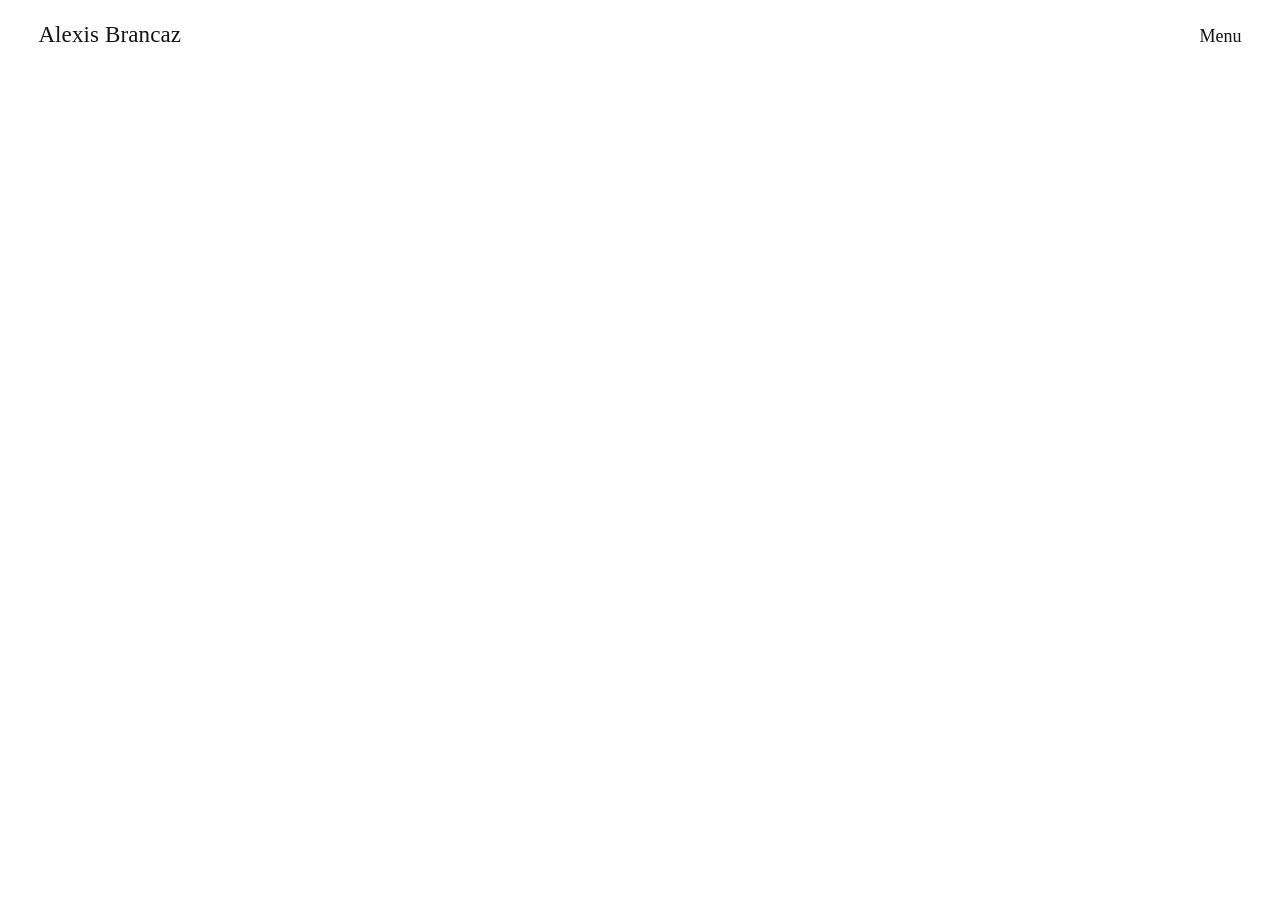
==== commit 3fa3bc36: "Use ITC Benguiat Condensed via Adobe Fonts Co-Authored-By: Claude Opus 5.5 <noreply@anthropic.com> C" ====
--- a/index.html
+++ b/index.html
@@ -5,9 +5,7 @@
 <meta name="viewport" content="width=device-width, initial-scale=1">
 <title>Alexis Brancaz</title>
 <meta name="description" content="Alexis Brancaz, French visual artist and filmmaker based in Reykjavík, working across video installation, expanded cinema and film (digital and 16mm).">
-<link rel="preconnect" href="https://fonts.googleapis.com">
-<link rel="preconnect" href="https://fonts.gstatic.com" crossorigin>
-<link href="https://fonts.googleapis.com/css2?family=Fraunces:ital,opsz,wght,SOFT@0,9..144,300..600,0..100;1,9..144,300..600,0..100&display=swap" rel="stylesheet">
+<link rel="stylesheet" href="https://use.typekit.net/gue1kqv.css">
 
 <style>
   :root{
@@ -22,8 +20,7 @@
   html{-webkit-text-size-adjust:100%}
   body{
     background:var(--paper);color:var(--ink);
-    font-family:"Fraunces",Georgia,serif;
-    font-variation-settings:"SOFT" 100;font-optical-sizing:auto;
+    font-family:"itc-benguiat-condensed",Georgia,serif;font-weight:400;font-style:normal;
     font-size:18px;line-height:1.45;
     text-align:justify;text-align-last:left;
     -webkit-font-smoothing:antialiased;
